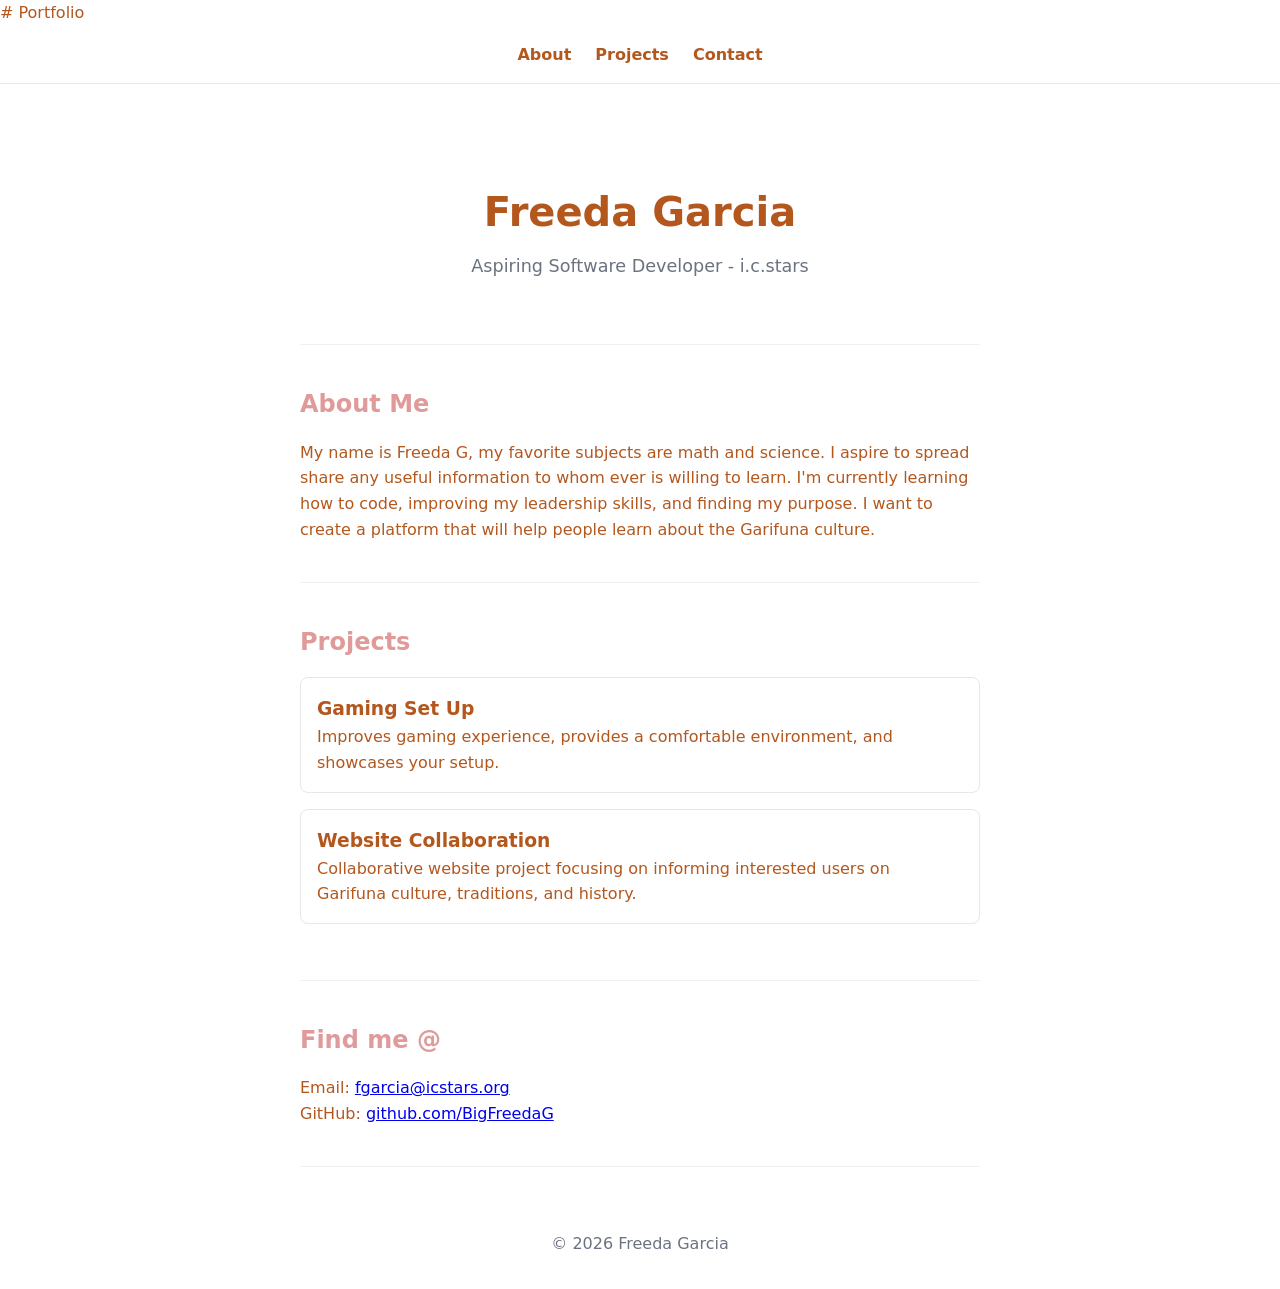
==== index.html @ 985d4283 "Add portfolio structure and styling" ====
# Portfolio
<!DOCTYPE html>
<html lang="en">
<head>
<meta charset="UTF-8">
<meta name="viewport"
content="width=device-width, initial-scale=1.0">
<title>Your Name - Portfolio</title>
<link rel="stylesheet" href="style.css">
</head>
<body>
<header>
<nav>
<a href="#about">About</a>
<a href="#projects">Projects</a>
<a href="#contact">Contact</a>
</nav>
</header>
<main>
<section id="hero">
<h1>Freeda Garcia</h1>
<p class="tagline">
Aspiring Software Developer - i.c.stars
</p>
</section>
<section id="about">
<h2>About Me</h2>
<p>My name is Freeda G, my favorite subjects are math and science. I aspire to spread share any useful information to whom ever is willing to learn. 
I'm currently learning how to code, improving my leadership skills, and finding my purpose. I want to create a platform that will help people learn about the Garifuna culture. 
</section>
<section id="projects">
<h2>Projects</h2>
<div class="project">
<h3>Gaming Set Up</h3>
<p>Improves gaming experience, provides a comfortable environment, and showcases your setup.</p>
</div>
<div class="project">
<h3>Website Collaboration</h3>
<p>Collaborative website project focusing on informing interested users on Garifuna culture, traditions, and history.</p>
</div>
</section>
<section id="contact">
<h2>Find me @</h2>
<p>Email:
<a href="mailto:fgarcia@icstars.org">fgarcia@icstars.org</a>
</p>
<p>GitHub:
<a href="https://github.com/BigFreedaG">
github.com/BigFreedaG</a>
</p>
</section>
</main>
<footer>
<p>&copy; 2026 Freeda Garcia</p>
</footer>
</body>
</html>
---- style.css ----
:root {
--accent: #b510106c;
--ink: #b4571d;
--muted: #6b7280;
--bg: #ffffff;
}
* { box-sizing: border-box; margin: 0; padding: 0; }
body {
font-family: system-ui, -apple-system, sans-serif;
color: var(--ink);
line-height: 1.6;
background: var(--bg);
}
header {
position: sticky;
top: 0;
background: var(--bg);
border-bottom: 1px solid #e5e7eb;
}
nav {
display: flex;
gap: 1.5rem;
justify-content: center;
padding: 1rem;
}
nav a {
text-decoration: none;
color: var(--ink);
font-weight: 600;
}
nav a:hover { color: var(--accent); }
main {
max-width: 720px;
margin: 0 auto;
padding: 2rem 1.25rem;
}
section {
padding: 2.5rem 0;
border-bottom: 1px solid #f0f0f0;
}
#hero { text-align: center; padding: 4rem 0; }
h1 { font-size: 2.5rem; }
.tagline {
color: var(--muted);
font-size: 1.1rem;
margin-top: 0.5rem;
}
h2 { margin-bottom: 1rem; color: var(--accent); }
.project {
padding: 1rem;
border: 1px solid #e5e7eb;
border-radius: 8px;
margin-bottom: 1rem;
}
footer {
text-align: center;
padding: 2rem;
color: var(--muted);
}
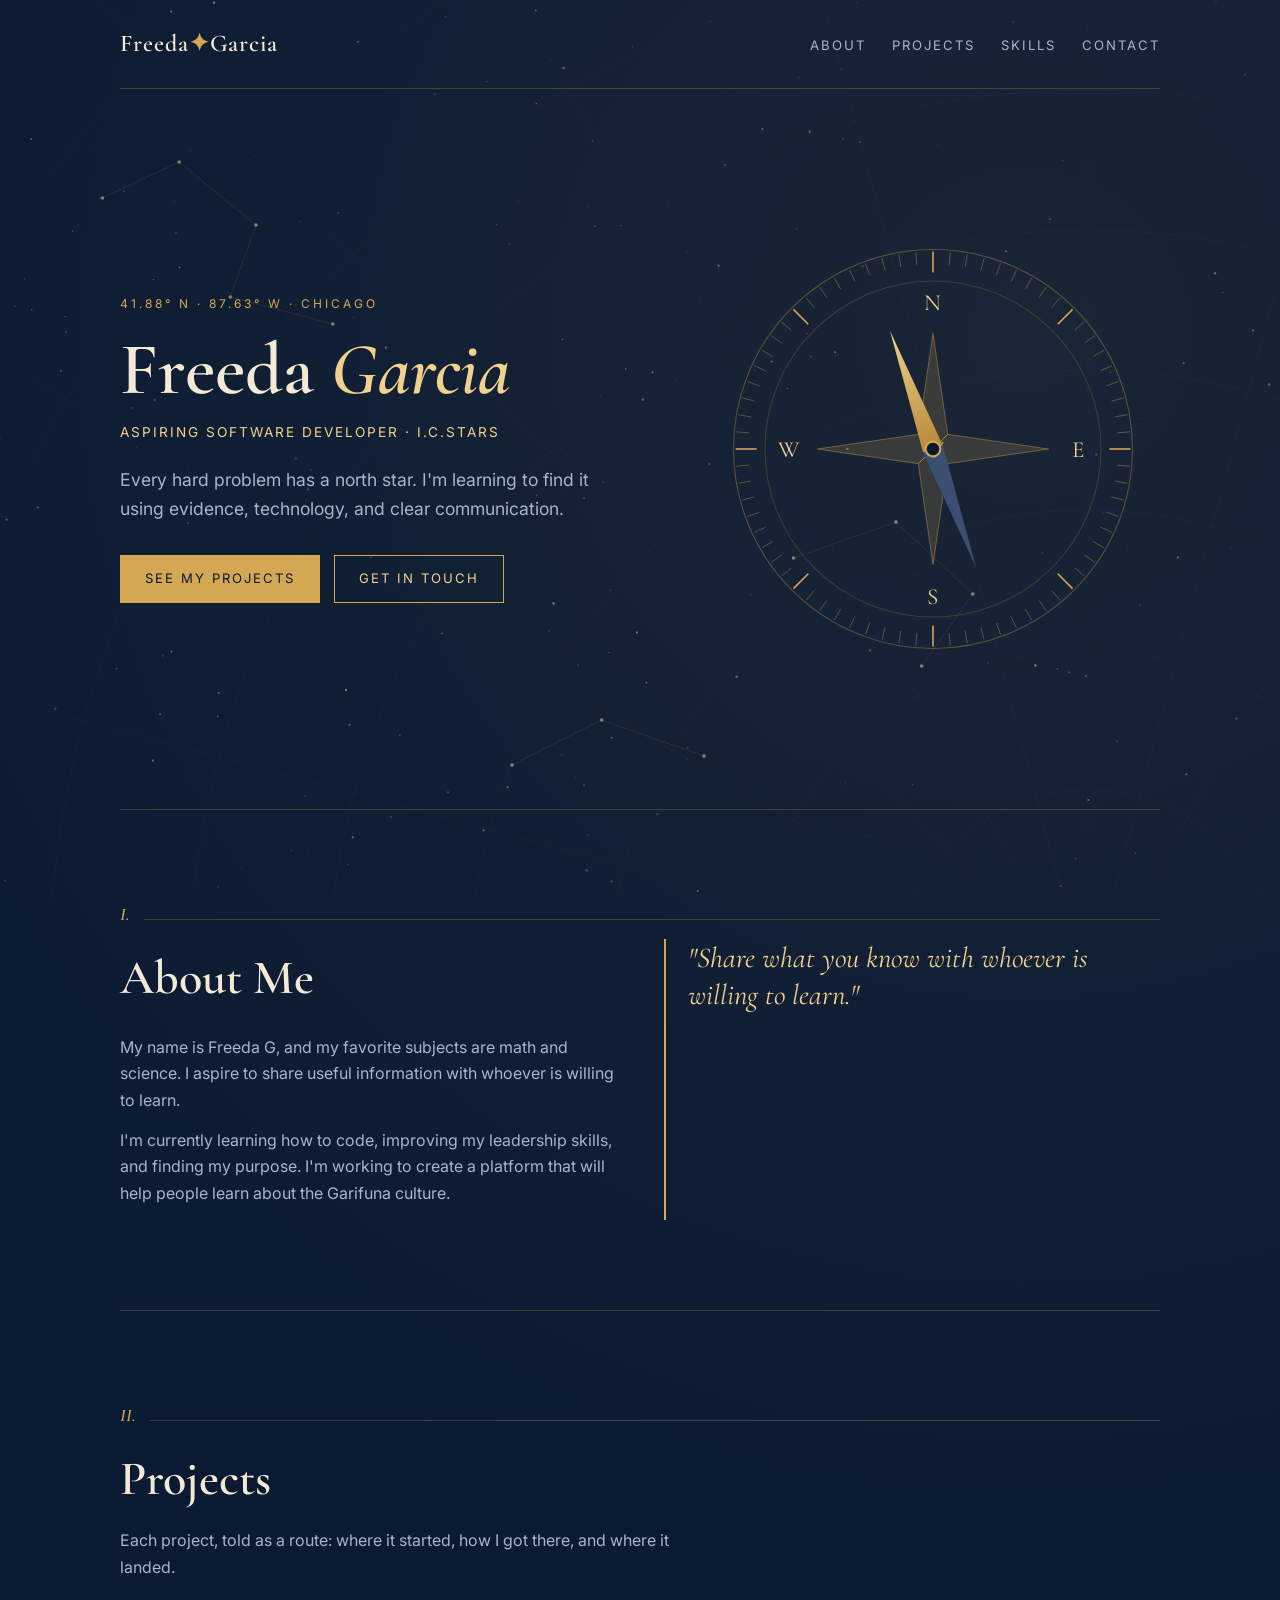
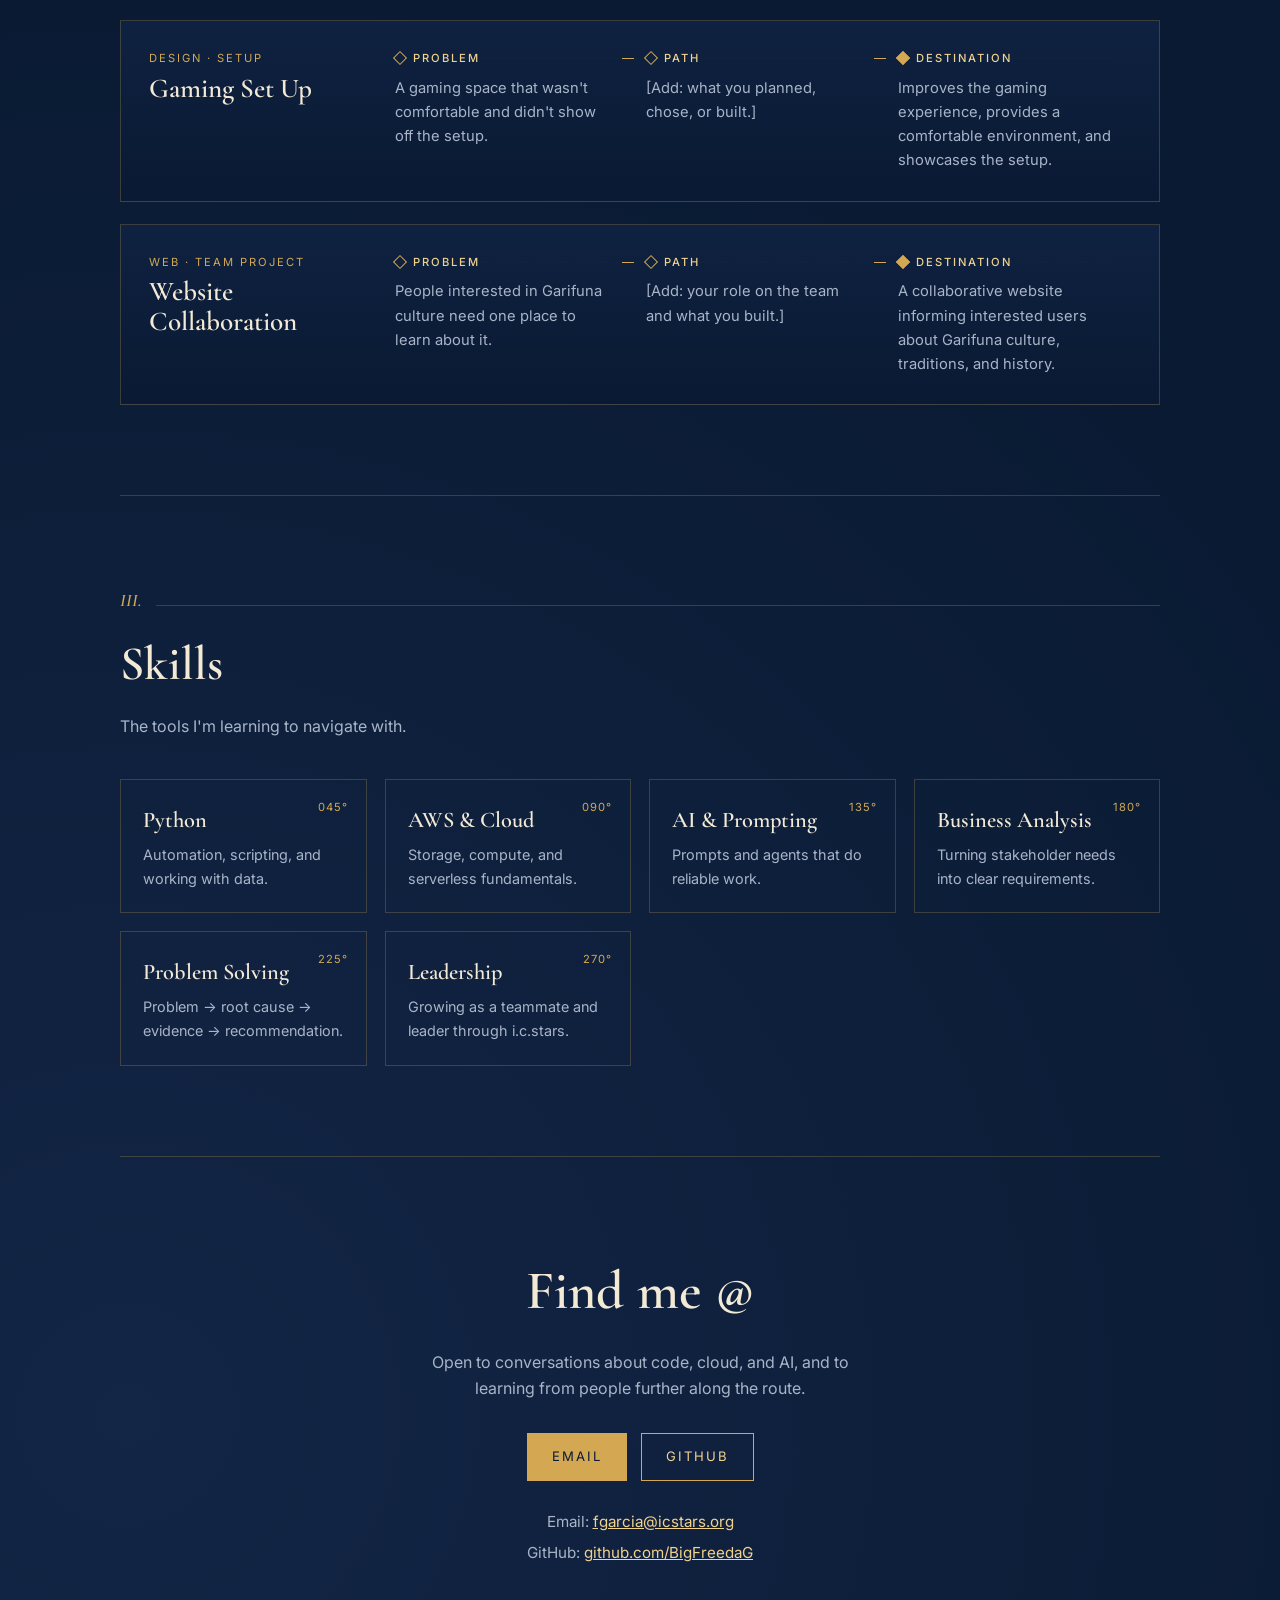
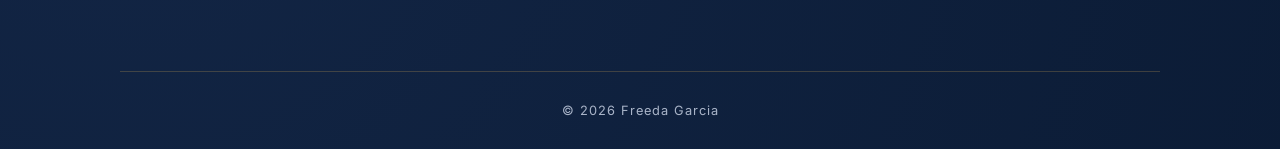
==== commit 02d0771b: "portfolio update" ====
--- a/index.html
+++ b/index.html
@@ -1,57 +1,259 @@
-# Portfolio
 <!DOCTYPE html>
 <html lang="en">
 <head>
 <meta charset="UTF-8">
-<meta name="viewport"
-content="width=device-width, initial-scale=1.0">
-<title>Your Name - Portfolio</title>
-<link rel="stylesheet" href="style.css">
+<meta name="viewport" content="width=device-width, initial-scale=1.0">
+<title>Freeda Garcia - Portfolio</title>
+<link href="https://fonts.googleapis.com/css2?family=Cormorant+Garamond:ital,wght@0,500;0,600;1,500&family=Inter:wght@400;500&display=swap" rel="stylesheet">
+<style>
+:root{
+  --bg:#0a1a33; --bg2:#0f2342; --ink:#f3ead6; --muted:#a9b4c8;
+  --gold:#d4a853; --gold2:#f0d28e; --rule:rgba(212,168,83,.25);
+}
+*{box-sizing:border-box;margin:0;padding:0}
+html{scroll-behavior:smooth}
+body{background:var(--bg);color:var(--ink);font-family:Inter,system-ui,sans-serif;line-height:1.65;overflow-x:hidden;
+  background-image:radial-gradient(circle at 80% 10%,rgba(212,168,83,.08),transparent 40%),radial-gradient(circle at 10% 90%,rgba(80,120,200,.12),transparent 45%)}
+#chart{position:fixed;inset:0;z-index:0;pointer-events:none;opacity:.55}
+.wrap{position:relative;z-index:1;max-width:1080px;margin:0 auto;padding:0 20px}
+h1,h2,h3,.brand,.num{font-family:"Cormorant Garamond",Georgia,serif;font-weight:600}
+a{color:var(--gold2)}
+
+nav{display:flex;justify-content:space-between;align-items:center;padding:24px 0;border-bottom:1px solid var(--rule)}
+.brand{font-size:1.5rem;letter-spacing:1px}
+.brand span{color:var(--gold)}
+nav ul{display:flex;gap:26px;list-style:none}
+nav a{color:var(--muted);text-decoration:none;font-size:.82rem;letter-spacing:2px;text-transform:uppercase}
+nav a:hover{color:var(--gold2)}
+
+.hero{display:grid;grid-template-columns:1.2fr 1fr;gap:40px;align-items:center;min-height:80vh;padding:40px 0}
+.coord{font-size:.75rem;letter-spacing:3px;color:var(--gold);text-transform:uppercase;margin-bottom:18px}
+.hero h1{font-size:clamp(2.6rem,6vw,4.6rem);line-height:1.02}
+.hero h1 i{color:var(--gold2)}
+.hero .tagline{color:var(--gold2);font-size:.85rem;letter-spacing:2px;text-transform:uppercase;margin-top:14px}
+.hero p{color:var(--muted);font-size:1.1rem;margin-top:22px;max-width:46ch}
+.cta{display:flex;gap:14px;margin-top:32px;flex-wrap:wrap}
+.btn{padding:12px 24px;font-size:.82rem;letter-spacing:2px;text-transform:uppercase;text-decoration:none;border:1px solid var(--gold);transition:all .25s}
+.btn.primary{background:var(--gold);color:#0a1a33}
+.btn.primary:hover{background:var(--gold2)}
+.btn.ghost{color:var(--gold2)}
+.btn.ghost:hover{background:rgba(212,168,83,.1)}
+
+.compass{width:100%;max-width:420px;justify-self:center}
+.compass svg{width:100%;height:auto;display:block}
+#needle{transform-origin:200px 200px;transition:transform .15s linear}
+.ring-spin{transform-origin:200px 200px;animation:spin 120s linear infinite}
+@keyframes spin{to{transform:rotate(360deg)}}
+
+section{padding:90px 0;border-top:1px solid var(--rule)}
+.label{display:flex;align-items:baseline;gap:14px;margin-bottom:10px}
+.label .num{color:var(--gold);font-size:1.1rem;font-style:italic}
+.label .line{flex:1;height:1px;background:var(--rule)}
+h2{font-size:clamp(2rem,4vw,3rem)}
+.lede{color:var(--muted);max-width:60ch;margin-top:8px;margin-bottom:40px}
+
+.voyages{display:grid;gap:22px}
+.voyage{display:grid;grid-template-columns:200px 1fr;gap:28px;background:linear-gradient(180deg,rgba(15,35,66,.9),rgba(10,26,51,.9));border:1px solid var(--rule);padding:28px}
+.voyage .meta .tag{font-size:.7rem;letter-spacing:2px;text-transform:uppercase;color:var(--gold)}
+.voyage .meta h3{font-size:1.7rem;line-height:1.1;margin-top:6px}
+.route{display:grid;grid-template-columns:repeat(3,1fr);gap:0;position:relative}
+.leg{padding:0 18px;position:relative}
+.leg:not(:last-child)::after{content:"";position:absolute;top:9px;right:-6px;width:12px;height:1px;background:var(--gold)}
+.leg h4{font-size:.7rem;letter-spacing:2px;text-transform:uppercase;color:var(--gold2);display:flex;align-items:center;gap:8px;margin-bottom:8px;font-weight:500}
+.leg h4::before{content:"";width:8px;height:8px;border:1px solid var(--gold);transform:rotate(45deg);flex:none}
+.leg:last-child h4::before{background:var(--gold)}
+.leg p{color:var(--muted);font-size:.92rem}
+.route::before{content:"";position:absolute;left:18px;right:18px;top:9px;border-top:1px dashed var(--rule);z-index:-1}
+
+.instruments{display:grid;grid-template-columns:repeat(auto-fit,minmax(220px,1fr));gap:18px}
+.inst{border:1px solid var(--rule);padding:22px;position:relative}
+.inst h3{font-size:1.4rem}
+.inst p{color:var(--muted);font-size:.9rem;margin-top:4px}
+.inst .bearing{position:absolute;top:18px;right:18px;font-size:.7rem;color:var(--gold);letter-spacing:1px}
+
+.bearings{display:grid;grid-template-columns:1fr 1fr;gap:48px}
+.bearings p{color:var(--muted);margin-bottom:14px}
+blockquote{font-family:"Cormorant Garamond",serif;font-size:1.8rem;font-style:italic;line-height:1.3;color:var(--gold2);border-left:2px solid var(--gold);padding-left:22px}
+
+.signal{text-align:center;padding-bottom:100px}
+.signal h2{font-size:clamp(2.2rem,5vw,3.4rem)}
+.signal p{color:var(--muted);margin:12px auto 30px;max-width:46ch}
+.signal .links{margin-top:28px;color:var(--muted);font-size:.95rem}
+.signal .links p{margin:6px auto}
+
+footer{border-top:1px solid var(--rule);padding:28px 0;text-align:center;color:var(--muted);font-size:.8rem;letter-spacing:1px}
+
+@media (max-width:820px){
+  .hero,.bearings{grid-template-columns:1fr}
+  .compass{max-width:280px;order:-1}
+  .voyage{grid-template-columns:1fr}
+  .route{grid-template-columns:1fr;gap:18px}
+  .route::before,.leg::after{display:none}
+  .leg{padding:0}
+  nav{flex-direction:column;gap:14px}
+  nav ul{gap:16px}
+  nav a{font-size:.72rem;letter-spacing:1.5px}
+}
+@media (prefers-reduced-motion:reduce){.ring-spin{animation:none}#needle{transition:none}}
+</style>
 </head>
 <body>
-<header>
-<nav>
-<a href="#about">About</a>
-<a href="#projects">Projects</a>
-<a href="#contact">Contact</a>
-</nav>
-</header>
-<main>
-<section id="hero">
-<h1>Freeda Garcia</h1>
-<p class="tagline">
-Aspiring Software Developer - i.c.stars
-</p>
-</section>
-<section id="about">
-<h2>About Me</h2>
-<p>My name is Freeda G, my favorite subjects are math and science. I aspire to spread share any useful information to whom ever is willing to learn. 
-I'm currently learning how to code, improving my leadership skills, and finding my purpose. I want to create a platform that will help people learn about the Garifuna culture. 
-</section>
-<section id="projects">
-<h2>Projects</h2>
-<div class="project">
-<h3>Gaming Set Up</h3>
-<p>Improves gaming experience, provides a comfortable environment, and showcases your setup.</p>
+<canvas id="chart"></canvas>
+
+<div class="wrap">
+  <nav>
+    <div class="brand">Freeda<span>✦</span>Garcia</div>
+    <ul>
+      <li><a href="#about">About</a></li>
+      <li><a href="#projects">Projects</a></li>
+      <li><a href="#skills">Skills</a></li>
+      <li><a href="#contact">Contact</a></li>
+    </ul>
+  </nav>
+
+  <header class="hero" id="hero">
+    <div>
+      <div class="coord">41.88° N · 87.63° W · Chicago</div>
+      <h1>Freeda <i>Garcia</i></h1>
+      <p class="tagline">Aspiring Software Developer · i.c.stars</p>
+      <p>Every hard problem has a north star. I'm learning to find it using evidence, technology, and clear communication.</p>
+      <div class="cta">
+        <a class="btn primary" href="#projects">See my projects</a>
+        <a class="btn ghost" href="#contact">Get in touch</a>
+      </div>
+    </div>
+    <div class="compass" aria-hidden="true">
+      <svg viewBox="0 0 400 400">
+        <defs>
+          <linearGradient id="g" x1="0" y1="0" x2="0" y2="1"><stop offset="0" stop-color="#f0d28e"/><stop offset="1" stop-color="#b8893a"/></linearGradient>
+        </defs>
+        <circle cx="200" cy="200" r="190" fill="none" stroke="rgba(212,168,83,.35)"/>
+        <circle cx="200" cy="200" r="160" fill="none" stroke="rgba(212,168,83,.2)"/>
+        <g class="ring-spin" id="ticks"></g>
+        <g font-family="Cormorant Garamond,serif" font-size="22" fill="#f0d28e" text-anchor="middle">
+          <text x="200" y="68">N</text><text x="200" y="348">S</text><text x="338" y="208">E</text><text x="62" y="208">W</text>
+        </g>
+        <g fill="rgba(212,168,83,.18)" stroke="rgba(212,168,83,.5)" stroke-width=".8">
+          <polygon points="200,90 214,186 200,200 186,186"/><polygon points="200,310 214,214 200,200 186,214"/>
+          <polygon points="310,200 214,186 200,200 214,214"/><polygon points="90,200 186,186 200,200 186,214"/>
+        </g>
+        <g id="needle">
+          <polygon points="200,80 210,200 190,200" fill="url(#g)"/>
+          <polygon points="200,320 210,200 190,200" fill="#3b4f73"/>
+          <circle cx="200" cy="200" r="7" fill="#0a1a33" stroke="#d4a853" stroke-width="2"/>
+        </g>
+      </svg>
+    </div>
+  </header>
+
+  <main>
+    <section id="about">
+      <div class="label"><span class="num">I.</span><span class="line"></span></div>
+      <div class="bearings">
+        <div>
+          <h2>About Me</h2>
+          <p style="margin-top:16px">My name is Freeda G, and my favorite subjects are math and science. I aspire to share useful information with whoever is willing to learn.</p>
+          <p>I'm currently learning how to code, improving my leadership skills, and finding my purpose. I'm working to create a platform that will help people learn about the Garifuna culture.</p>
+        </div>
+        <blockquote>"Share what you know with whoever is willing to learn."</blockquote>
+      </div>
+    </section>
+
+    <section id="projects">
+      <div class="label"><span class="num">II.</span><span class="line"></span></div>
+      <h2>Projects</h2>
+      <p class="lede">Each project, told as a route: where it started, how I got there, and where it landed.</p>
+      <div class="voyages">
+        <article class="voyage">
+          <div class="meta"><div class="tag">Design · Setup</div><h3>Gaming Set Up</h3></div>
+          <div class="route">
+            <div class="leg"><h4>Problem</h4><p>A gaming space that wasn't comfortable and didn't show off the setup.</p></div>
+            <div class="leg"><h4>Path</h4><p>[Add: what you planned, chose, or built.]</p></div>
+            <div class="leg"><h4>Destination</h4><p>Improves the gaming experience, provides a comfortable environment, and showcases the setup.</p></div>
+          </div>
+        </article>
+        <article class="voyage">
+          <div class="meta"><div class="tag">Web · Team Project</div><h3>Website Collaboration</h3></div>
+          <div class="route">
+            <div class="leg"><h4>Problem</h4><p>People interested in Garifuna culture need one place to learn about it.</p></div>
+            <div class="leg"><h4>Path</h4><p>[Add: your role on the team and what you built.]</p></div>
+            <div class="leg"><h4>Destination</h4><p>A collaborative website informing interested users about Garifuna culture, traditions, and history.</p></div>
+          </div>
+        </article>
+      </div>
+    </section>
+
+    <section id="skills">
+      <div class="label"><span class="num">III.</span><span class="line"></span></div>
+      <h2>Skills</h2>
+      <p class="lede">The tools I'm learning to navigate with.</p>
+      <div class="instruments">
+        <div class="inst"><span class="bearing">045°</span><h3>Python</h3><p>Automation, scripting, and working with data.</p></div>
+        <div class="inst"><span class="bearing">090°</span><h3>AWS &amp; Cloud</h3><p>Storage, compute, and serverless fundamentals.</p></div>
+        <div class="inst"><span class="bearing">135°</span><h3>AI &amp; Prompting</h3><p>Prompts and agents that do reliable work.</p></div>
+        <div class="inst"><span class="bearing">180°</span><h3>Business Analysis</h3><p>Turning stakeholder needs into clear requirements.</p></div>
+        <div class="inst"><span class="bearing">225°</span><h3>Problem Solving</h3><p>Problem → root cause → evidence → recommendation.</p></div>
+        <div class="inst"><span class="bearing">270°</span><h3>Leadership</h3><p>Growing as a teammate and leader through i.c.stars.</p></div>
+      </div>
+    </section>
+
+    <section id="contact" class="signal">
+      <h2>Find me @</h2>
+      <p>Open to conversations about code, cloud, and AI, and to learning from people further along the route.</p>
+      <div class="cta" style="justify-content:center">
+        <a class="btn primary" href="mailto:fgarcia@icstars.org">Email</a>
+        <a class="btn ghost" href="https://github.com/BigFreedaG">GitHub</a>
+      </div>
+      <div class="links">
+        <p>Email: <a href="mailto:fgarcia@icstars.org">fgarcia@icstars.org</a></p>
+        <p>GitHub: <a href="https://github.com/BigFreedaG">github.com/BigFreedaG</a></p>
+      </div>
+    </section>
+  </main>
+
+  <footer>
+    <p>&copy; 2026 Freeda Garcia</p>
+  </footer>
 </div>
-<div class="project">
-<h3>Website Collaboration</h3>
-<p>Collaborative website project focusing on informing interested users on Garifuna culture, traditions, and history.</p>
-</div>
-</section>
-<section id="contact">
-<h2>Find me @</h2>
-<p>Email:
-<a href="mailto:fgarcia@icstars.org">fgarcia@icstars.org</a>
-</p>
-<p>GitHub:
-<a href="https://github.com/BigFreedaG">
-github.com/BigFreedaG</a>
-</p>
-</section>
-</main>
-<footer>
-<p>&copy; 2026 Freeda Garcia</p>
-</footer>
+
+<script>
+/* Compass ticks */
+const ticks=document.getElementById('ticks'),NS='http://www.w3.org/2000/svg';
+for(let i=0;i<72;i++){
+  const a=i*5*Math.PI/180,long=i%9===0,r1=long?168:176,r2=188;
+  const l=document.createElementNS(NS,'line');
+  l.setAttribute('x1',200+r1*Math.sin(a));l.setAttribute('y1',200-r1*Math.cos(a));
+  l.setAttribute('x2',200+r2*Math.sin(a));l.setAttribute('y2',200-r2*Math.cos(a));
+  l.setAttribute('stroke',long?'#d4a853':'rgba(212,168,83,.45)');l.setAttribute('stroke-width',long?1.5:.8);
+  ticks.appendChild(l);
+}
+/* Needle turns as you scroll the page */
+const needle=document.getElementById('needle');
+const turn=()=>{const p=scrollY/Math.max(1,document.body.scrollHeight-innerHeight);needle.style.transform=`rotate(${-20+p*380}deg)`};
+addEventListener('scroll',turn,{passive:true});turn();
+
+/* Star chart background */
+const cv=document.getElementById('chart'),c=cv.getContext('2d');
+function draw(){
+  const d=devicePixelRatio,W=cv.width=innerWidth*d,H=cv.height=innerHeight*d;
+  cv.style.width=innerWidth+'px';cv.style.height=innerHeight+'px';
+  c.strokeStyle='rgba(212,168,83,.07)';c.lineWidth=1*d;
+  const cx=W*.85,cy=H*1.1;
+  for(let r=200*d;r<Math.max(W,H)*1.8;r+=140*d){c.beginPath();c.arc(cx,cy,r,0,Math.PI*2);c.stroke()}
+  for(let k=0;k<12;k++){const a=k*Math.PI/12+Math.PI;c.beginPath();c.moveTo(cx,cy);c.lineTo(cx+Math.cos(a)*W*2,cy+Math.sin(a)*W*2);c.stroke()}
+  let seed=7;const rnd=()=>(seed=(seed*9301+49297)%233280)/233280;
+  for(let i=0;i<Math.round(innerWidth*innerHeight/5000);i++){
+    const x=rnd()*W,y=rnd()*H,r=(rnd()*1.1+.2)*d;
+    c.fillStyle=`rgba(243,234,214,${.25+rnd()*.6})`;c.beginPath();c.arc(x,y,r,0,6.28);c.fill();
+  }
+  const groups=[[[.08,.22],[.14,.18],[.2,.25],[.18,.33],[.26,.36]],[[.62,.62],[.7,.58],[.76,.66],[.72,.74]],[[.4,.85],[.47,.8],[.55,.84]]];
+  groups.forEach(g=>{
+    c.strokeStyle='rgba(212,168,83,.22)';c.beginPath();
+    g.forEach(([x,y],i)=>i?c.lineTo(x*W,y*H):c.moveTo(x*W,y*H));c.stroke();
+    g.forEach(([x,y])=>{c.fillStyle='#f0d28e';c.beginPath();c.arc(x*W,y*H,1.8*d,0,6.28);c.fill()});
+  });
+}
+addEventListener('resize',draw);draw();
+</script>
 </body>
-</html>+</html>
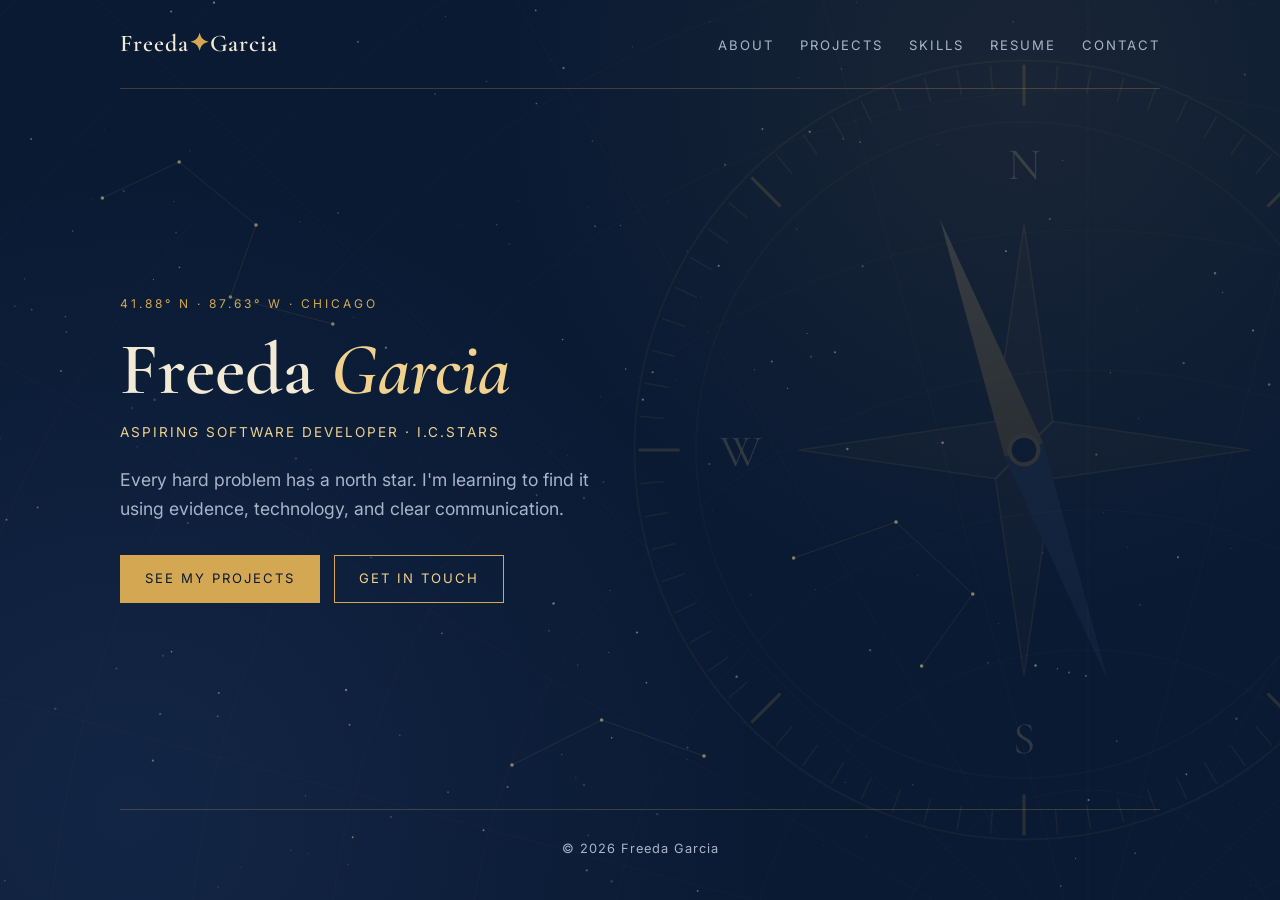
==== commit 7ee81fe1: "added: tabs, changed compass" ====
--- a/index.html
+++ b/index.html
@@ -39,7 +39,8 @@
 .btn.ghost{color:var(--gold2)}
 .btn.ghost:hover{background:rgba(212,168,83,.1)}
 
-.compass{width:100%;max-width:420px;justify-self:center}
+/* Compass lives behind the whole page: fixed, large, and faint so text stays readable */
+.compass{position:fixed;top:50%;right:-12vw;width:min(92vh,820px);transform:translateY(-50%);opacity:.16;z-index:0;pointer-events:none}
 .compass svg{width:100%;height:auto;display:block}
 #needle{transform-origin:200px 200px;transition:transform .15s linear}
 .ring-spin{transform-origin:200px 200px;animation:spin 120s linear infinite}
@@ -94,7 +95,45 @@
   nav ul{gap:16px}
   nav a{font-size:.72rem;letter-spacing:1.5px}
 }
+
 @media (prefers-reduced-motion:reduce){.ring-spin{animation:none}#needle{transition:none}}
+
+/* ---------- Resume: logbook timeline ---------- */
+.resume{display:grid;grid-template-columns:1.5fr 1fr;gap:48px;align-items:start}
+.log{position:relative;padding-left:28px;border-left:1px dashed var(--rule)}
+.entry{position:relative;margin-bottom:34px}
+.entry:last-child{margin-bottom:0}
+.entry::before{content:"";position:absolute;left:-34px;top:8px;width:10px;height:10px;border:1px solid var(--gold);background:var(--bg);transform:rotate(45deg)}
+.entry.current::before{background:var(--gold);box-shadow:0 0 12px rgba(212,168,83,.6)}
+.entry .when{font-size:.7rem;letter-spacing:2px;text-transform:uppercase;color:var(--gold)}
+.entry h3{font-size:1.5rem;line-height:1.15;margin-top:2px}
+.entry .role{color:var(--gold2);font-size:.9rem}
+.entry ul{margin-top:8px;padding-left:18px;color:var(--muted);font-size:.92rem}
+.entry li{margin-bottom:5px}
+.entry li::marker{color:var(--gold)}
+.log-head{font-size:.75rem;letter-spacing:2px;text-transform:uppercase;color:var(--gold);margin:0 0 18px}
+.side .block{border:1px solid var(--rule);padding:22px;margin-bottom:18px;background:rgba(15,35,66,.6)}
+.side h4{font-size:.75rem;letter-spacing:2px;text-transform:uppercase;color:var(--gold);font-weight:500;margin-bottom:14px}
+.side .item{margin-bottom:14px}
+.side .item:last-child{margin-bottom:0}
+.side .item b{font-family:"Cormorant Garamond",serif;font-size:1.25rem;font-weight:600;display:block;line-height:1.2}
+.side .item span{color:var(--muted);font-size:.85rem}
+.side .btn{display:block;text-align:center}
+@media (max-width:820px){.resume{grid-template-columns:1fr}}
+
+/* ---------- Project link button + featured project ---------- */
+.voyage .meta .btn{display:inline-block;margin-top:16px;padding:9px 16px;font-size:.7rem}
+.voyage.featured{border-color:var(--gold)}
+
+/* ---------- Tabs: show one section at a time ---------- */
+.tab-hidden{display:none !important}                 /* hides every section except the active one */
+.tab-panel{animation:tabIn .45s ease}                /* soft fade-in when a tab opens */
+@keyframes tabIn{from{opacity:0;transform:translateY(12px)}to{opacity:1;transform:none}}
+main > section{border-top:none}                      /* no divider line needed when sections stand alone */
+nav a.active{color:var(--gold2);border-bottom:1px solid var(--gold);padding-bottom:4px}
+body{min-height:100vh}                               /* background fills the screen on short tabs */
+.brand{cursor:pointer}                               /* clicking your name goes back home */
+@media (prefers-reduced-motion:reduce){.tab-panel{animation:none}}
 </style>
 </head>
 <body>
@@ -107,6 +146,7 @@
       <li><a href="#about">About</a></li>
       <li><a href="#projects">Projects</a></li>
       <li><a href="#skills">Skills</a></li>
+      <li><a href="#resume">Resume</a></li>
       <li><a href="#contact">Contact</a></li>
     </ul>
   </nav>
@@ -158,17 +198,27 @@
         <blockquote>"Share what you know with whoever is willing to learn."</blockquote>
       </div>
     </section>
+    
 
     <section id="projects">
       <div class="label"><span class="num">II.</span><span class="line"></span></div>
       <h2>Projects</h2>
       <p class="lede">Each project, told as a route: where it started, how I got there, and where it landed.</p>
       <div class="voyages">
+        <article class="voyage featured">
+          <div class="meta"><div class="tag">Wellness · App</div><h3>Mood in Motion</h3>
+            <a class="btn primary" href="https://app.base44.com/apps/6adb7aa55ffb4b521aa0c43e/editor/preview" target="_blank" rel="noopener">Open the app ↗</a></div>
+          <div class="route">
+            <div class="leg"><h4>Problem</h4><p>People running on empty have no easy way to see whether moving their body actually makes their days better.</p></div>
+            <div class="leg"><h4>Path</h4><p>Built a 10-second daily check-in that logs mood and movement alongside the day's weather, plus a guided Reset with quotes and short movements, including seated and wheelchair-friendly options.</p></div>
+            <div class="leg"><h4>Destination</h4><p>A private wellness companion that shows whether movement days are better days, with a mood-linked horoscope, a personalized "Where it Hertz" frequency shelf, and history saved only on the user's device.</p></div>
+          </div>
+        </article>
         <article class="voyage">
           <div class="meta"><div class="tag">Design · Setup</div><h3>Gaming Set Up</h3></div>
           <div class="route">
             <div class="leg"><h4>Problem</h4><p>A gaming space that wasn't comfortable and didn't show off the setup.</p></div>
-            <div class="leg"><h4>Path</h4><p>[Add: what you planned, chose, or built.]</p></div>
+            <div class="leg"><h4>Path</h4><p>I designed a comfortable gaming setup that showcases the equipment and provides a nice environment for gaming.</p></div>
             <div class="leg"><h4>Destination</h4><p>Improves the gaming experience, provides a comfortable environment, and showcases the setup.</p></div>
           </div>
         </article>
@@ -176,8 +226,8 @@
           <div class="meta"><div class="tag">Web · Team Project</div><h3>Website Collaboration</h3></div>
           <div class="route">
             <div class="leg"><h4>Problem</h4><p>People interested in Garifuna culture need one place to learn about it.</p></div>
-            <div class="leg"><h4>Path</h4><p>[Add: your role on the team and what you built.]</p></div>
-            <div class="leg"><h4>Destination</h4><p>A collaborative website informing interested users about Garifuna culture, traditions, and history.</p></div>
+            <div class="leg"><h4>Path</h4><p>I contributed to the design and development of a collaborative website that informs users about Garifuna culture, traditions, and history.</p></div>
+            <div class="leg"><h4>Destination</h4><p>A comprehensive resource for anyone interested in learning about Garifuna culture.</p></div>
           </div>
         </article>
       </div>
@@ -194,6 +244,74 @@
         <div class="inst"><span class="bearing">180°</span><h3>Business Analysis</h3><p>Turning stakeholder needs into clear requirements.</p></div>
         <div class="inst"><span class="bearing">225°</span><h3>Problem Solving</h3><p>Problem → root cause → evidence → recommendation.</p></div>
         <div class="inst"><span class="bearing">270°</span><h3>Leadership</h3><p>Growing as a teammate and leader through i.c.stars.</p></div>
+      </div>
+    </section>
+
+    <section id="resume">
+      <div class="label"><span class="num">IV.</span><span class="line"></span></div>
+      <h2>Resume</h2>
+      <p class="lede">Project coordination and business analysis trainee at i.c.stars. Seeking Project Coordinator or Junior Business Analyst roles.</p>
+      <div class="resume">
+        <div>
+          <p class="log-head">Ship's Log · Experience</p>
+          <div class="log">
+            <article class="entry current">
+              <div class="when">Fall 2026 · Selected Project</div>
+              <h3>Medline: "Operations Problem Navigator"</h3>
+              <div class="role">i.c.stars Client Engagement (Cycle 60)</div>
+              <ul>
+                <li>Coordinated the team's discovery process for a proposed AI-driven platform to detect and route recurring warehouse incidents</li>
+                <li>Co-developed clarifying questions on PHI/HIPAA exposure, human-review checkpoints, issue routing, and incident-cost assumptions before solution design</li>
+                <li>Documented scope and compliance risks, giving the team a clearer, lower-risk brief for data-model design; built the client presentation in PowerPoint</li>
+              </ul>
+            </article>
+            <article class="entry">
+              <div class="when">Sep 2024 – Present</div>
+              <h3>Allied Universal</h3>
+              <div class="role">Security Professional · University of Chicago Booth School of Business</div>
+              <ul>
+                <li>First point of contact for 20–50 visitors per shift, providing directions and resources and escalating concerns through site protocols</li>
+                <li>Maintain a secure environment across indoor and outdoor areas using radios, security cameras, and the university security system</li>
+                <li>During a 350+ attendee campus event, noticed greeters were misdirecting guests; stepped in to redirect and personally escort attendees</li>
+              </ul>
+            </article>
+            <article class="entry">
+              <div class="when">Nov 2023 – Sep 2024</div>
+              <h3>Burlington</h3>
+              <div class="role">Sales Associate · Front End &amp; Sales Floor</div>
+              <ul>
+                <li>Processed 29–40 point-of-sale transactions per day, including cash handling</li>
+                <li>Processed markdowns and verified price labels to support loss prevention</li>
+              </ul>
+            </article>
+            <article class="entry">
+              <div class="when">Nov 2021 – Jul 2022</div>
+              <h3>MATTER</h3>
+              <div class="role">Intern · placed through Urban Alliance</div>
+              <ul>
+                <li>Supported 2–3 medical-focused events per week, coordinating attendee service and keeping meetings running smoothly</li>
+                <li>Collaborated with professionals across industries and technology platforms in a healthcare-innovation setting</li>
+              </ul>
+            </article>
+          </div>
+        </div>
+        <aside class="side">
+          <div class="block">
+            <h4>Education</h4>
+            <div class="item"><b>i.c.stars Chicago</b><span>Technology &amp; Leadership Internship · Aug – Dec 2026</span></div>
+            <div class="item"><b>Illinois College</b><span>Pre-Medical Studies coursework · 2022 – 2024</span></div>
+            <div class="item"><b>Richard T. Crane Medical Prep</b><span>High School Diploma · 2022</span></div>
+          </div>
+          <div class="block">
+            <h4>Certifications</h4>
+            <div class="item"><b>CPR / AED</b><span>American Red Cross · Valid through Jun 2027</span></div>
+          </div>
+          <div class="block">
+            <h4>Community</h4>
+            <div class="item"><b>St. Sabina</b><span>Community Activist · Apr – Jul 2020</span></div>
+          </div>
+          <a class="btn primary" href="Freeda_Garcia_Resume_v2.pdf" download>Download Resume (PDF)</a>
+        </aside>
       </div>
     </section>
 
@@ -254,6 +372,39 @@
   });
 }
 addEventListener('resize',draw);draw();
+
+/* ---------- Tabs: show one section at a time ---------- */
+// 1. Move the compass out of the hero, so it stays visible when the hero is hidden
+const compassEl = document.querySelector('.compass');
+if (compassEl) document.body.insertBefore(compassEl, document.querySelector('.wrap'));
+
+// 2. The "tabs": the hero is Home, plus every <section> inside <main>
+const hero = document.getElementById('hero');
+const panels = [hero, ...document.querySelectorAll('main > section')];
+const navLinks = document.querySelectorAll('nav a[href^="#"]');
+
+// 3. Show only the section named in the URL (#about, #projects...), hide the rest
+function showTab() {
+  const id = location.hash.slice(1) || 'hero';
+  const target = document.getElementById(id);
+  const active = panels.includes(target) ? target : hero;   // unknown link → Home
+  panels.forEach(p => {
+    const on = p === active;
+    p.classList.toggle('tab-hidden', !on);
+    if (on) { p.classList.remove('tab-panel'); void p.offsetWidth; p.classList.add('tab-panel'); } // replay fade
+  });
+  navLinks.forEach(a => a.classList.toggle('active', a.getAttribute('href') === '#' + active.id));
+  window.scrollTo(0, 0);
+}
+
+// 4. Clicking your name returns Home; the Back button works because tabs live in the URL
+document.querySelector('.brand').addEventListener('click', () => {
+  history.pushState('', '', location.pathname);
+  showTab();
+});
+addEventListener('hashchange', showTab);
+addEventListener('popstate', showTab);
+showTab();
 </script>
 </body>
-</html>
+</html>
